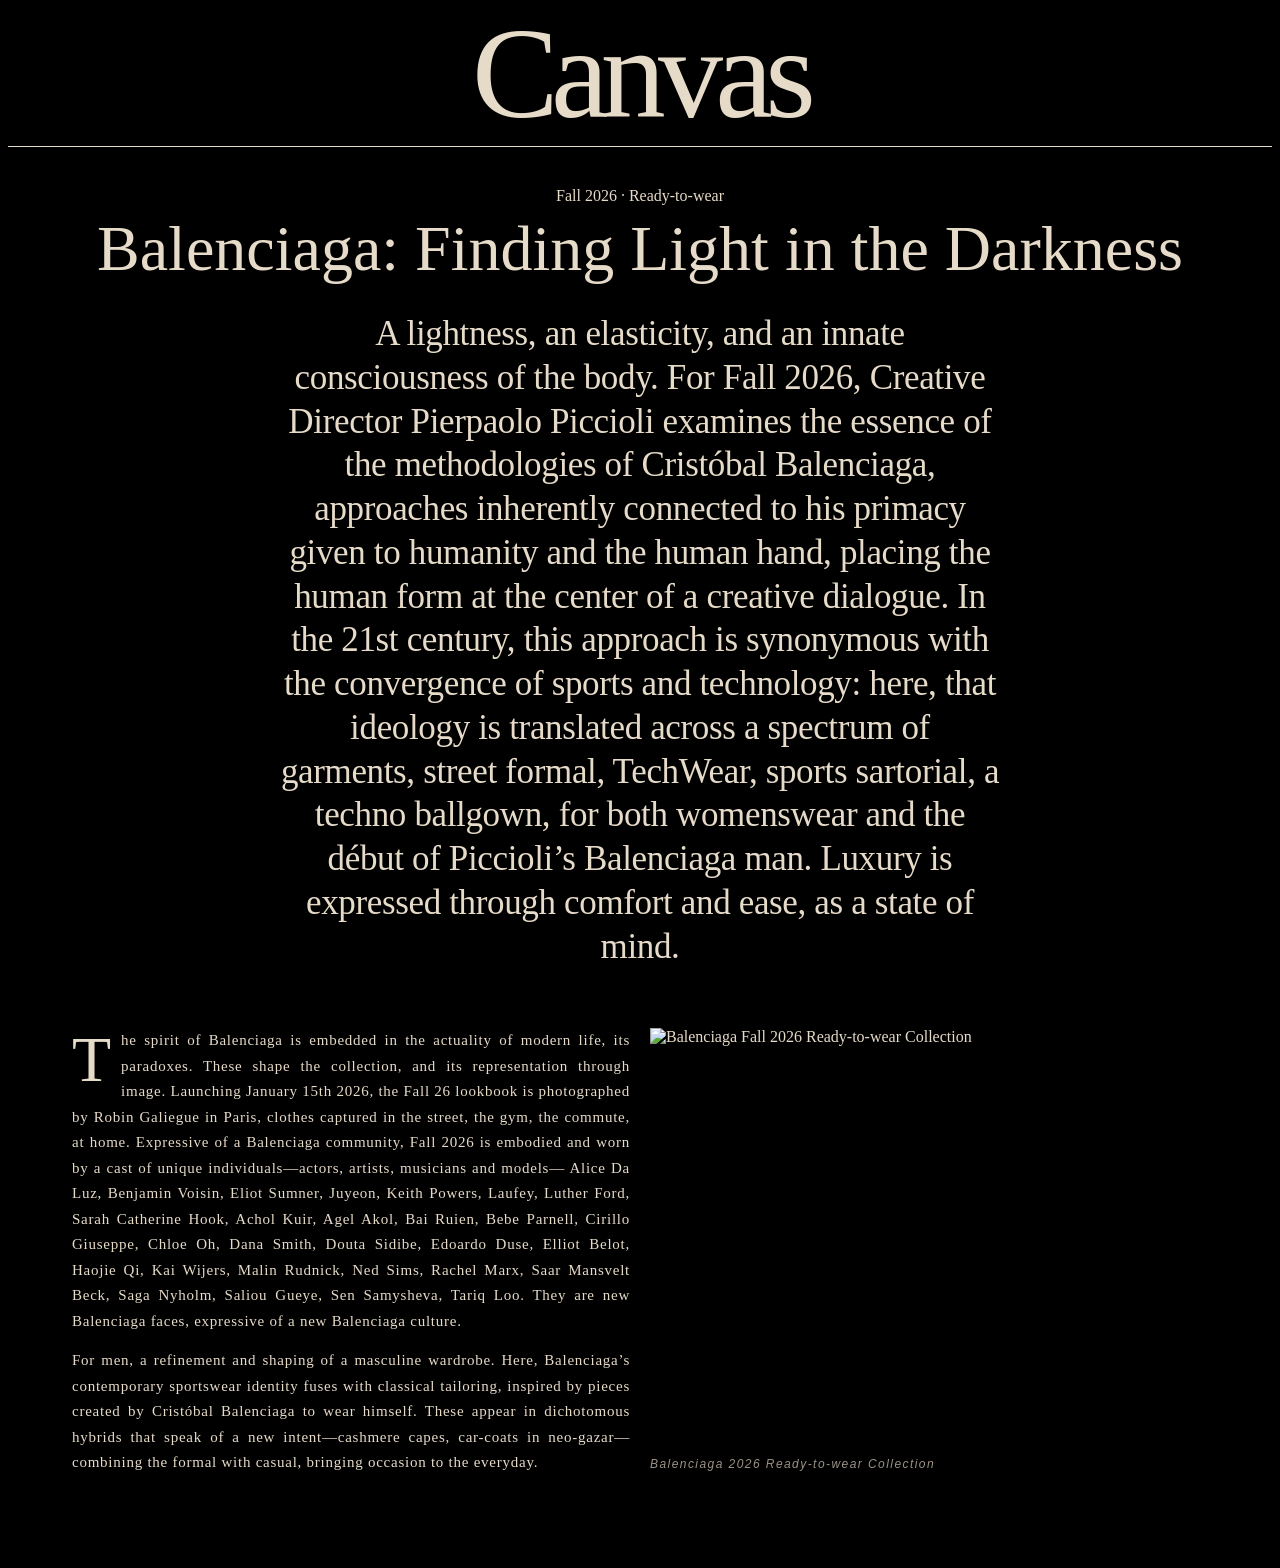
==== Balenciaga.html @ b44171b9 "Add files via upload" ====
<!DOCTYPE html>
<html lang="en">
<head>
    <meta charset="UTF-8">
    <meta name="viewport" content="width=device-width, initial-scale=1.0">
    <title>Balenciaga | Canvas</title>
    <link rel="stylesheet" href="style.css">
</head>
<body>
    <div class="Canvas-head">
        <h1><a href="index.html">Canvas</a></h1>
    </div>
    <hr>

    <p class=show label">Fall 2026 · Ready-to-wear</p>
    <h2 class="Fashion-title">Balenciaga: Finding Light in the Darkness</h2>

    <div class="Fashion-headline">
        <p>A lightness, an elasticity, and an innate consciousness of the body. For Fall 2026, Creative Director Pierpaolo Piccioli examines the essence of the methodologies of Cristóbal Balenciaga, approaches inherently connected to his primacy given to humanity and the human hand, placing the human form at the center of a creative dialogue. In the 21st century, this approach is synonymous with the convergence of sports and technology: here, that ideology is translated across a spectrum of garments, street formal, TechWear, sports sartorial, a techno ballgown, for both womenswear and the début of Piccioli’s Balenciaga man. Luxury is expressed through comfort and ease, as a state of mind.</p>
    </div>

    <div class="Fashion-layout">
        <div class="Fashion-article">
            <p>The spirit of Balenciaga is embedded in the actuality of modern life, its paradoxes. These shape the collection, and its representation through image. Launching January 15th 2026, the Fall 26 lookbook is photographed by Robin Galiegue in Paris, clothes captured in the street, the gym, the commute, at home. Expressive of a Balenciaga community, Fall 2026 is embodied and worn by a cast of unique individuals—actors, artists, musicians and models— Alice Da Luz, Benjamin Voisin, Eliot Sumner, Juyeon, Keith Powers, Laufey, Luther Ford, Sarah Catherine Hook, Achol Kuir, Agel Akol, Bai Ruien, Bebe Parnell, Cirillo Giuseppe, Chloe Oh, Dana Smith, Douta Sidibe, Edoardo Duse, Elliot Belot, Haojie Qi, Kai Wijers, Malin Rudnick, Ned Sims, Rachel Marx, Saar Mansvelt Beck, Saga Nyholm, Saliou Gueye, Sen Samysheva, Tariq Loo. They are new Balenciaga faces, expressive of a new Balenciaga culture.</p>
            <p>For men, a refinement and shaping of a masculine wardrobe. Here, Balenciaga’s contemporary sportswear identity fuses with classical tailoring, inspired by pieces created by Cristóbal Balenciaga to wear himself. These appear in dichotomous hybrids that speak of a new intent—cashmere capes, car-coats in neo-gazar—combining the formal with casual, bringing occasion to the everyday.</p>
        </div>

        <figure class="Fashion-page">
            <img src="./photo/Balenciaga Fall 2026 Ready-to-Wear Collection.jpg" alt="Balenciaga Fall 2026 Ready-to-wear Collection">
            <figcaption class="photo-tag">Balenciaga 2026 Ready-to-wear Collection</figcaption>
        </figure>
    </div>
</body>
</html>
---- style.css ----
:root {
  --ink: #e6dac8;
  --muted: #9a9285;
  --line: #2b2926;
  --panel: #1a1917;
  --serif: Georgia, "Times New Roman", serif;
  --sans: Verdana, Geneva, sans-serif;
}

* {
  box-sizing: border-box;
}

body {
  background: #000;
  color: var(--ink);
}

a {
  color: inherit;
  text-decoration: none;
}

h1 {
  font-family: var(--serif);
  text-align: center;
  font-size: 45px;
}

hr {
  border: 0;
  border-top: 1px solid var(--ink);
}

.Canvas-head {
  display: flex;
  align-items: center;
  justify-content: center;
  flex-wrap: wrap;
  gap: 40px;
  text-align: center;
}

.Canvas-head h1 {
  margin: 0;
  font-weight: 400;
  font-size: clamp(64px, 12vw, 130px);
  letter-spacing: -0.06em;
  line-height: 1;
}

.navbar {
  font-size: 35px;
}

.navbar a {
  padding: 0 20px;
  margin-top: 50px;
}

.start {
  position: relative;
  width: 100%;
  height: 90vh;
}

.start img {
  display: block;
  width: 100%;
  height: 100%;
  object-fit: cover;
}

.start h1 {
  position: absolute;
  z-index: 1;
  margin: 0;
  bottom: -70px;
  left: 30px;
  width: 50%;
  font-size: 55px;
  color: #e8e1d6;
  text-shadow: 5px 8px 12px rgba(0, 0, 0, 0.65);
}

.Canvas-item {
  display: grid;
  grid-template-columns: 1fr;
  gap: 10px;
  margin-top: 150px;
  justify-items: center;
}

.Canvas-item > div {
  position: relative;
}

.Canvas-item img {
  width: 350px;
  height: 200px;
  border-radius: 5px;
}

.Canvas-item .div1 img {
  width: 100%;
  max-width: 600px;
  height: auto;
  aspect-ratio: 600 / 450;
}

.back {
  position: absolute;
  inset: 0;
  display: flex;
  align-items: center;
  justify-content: center;
  background: rgba(0, 0, 0, 0.6);
  font-size: 25px;
  opacity: 0;
  transition: opacity 0.3s ease;
}

.Canvas-item > div:hover .back {
  opacity: 1;
}

.section {
  background: #000;
  font-family: var(--serif);
}

.section .content {
  max-width: 1280px;
  margin: 0 auto;
  padding: 0 32px;
}

.section h2 {
  font-weight: 400;
  line-height: 1.05;
  text-align: left;
}

.label {
  font-family: var(--sans);
  font-size: 12px;
  letter-spacing: 0.18em;
  text-transform: uppercase;
  color: var(--muted);
}

.section-head {
  display: flex;
  justify-content: space-between;
  align-items: baseline;
  border-bottom: 1px solid var(--ink);
  padding-bottom: 14px;
  margin-bottom: 44px;
}

.section-head h2 {
  font-size: clamp(36px, 5vw, 64px);
}

.art-section {
  display: grid;
  grid-template-columns: minmax(0, 5fr) minmax(0, 4fr) minmax(0, 3fr);
  gap: 32px;
  align-items: start;
  margin-bottom: 80px;
}

.art-section img {
  display: block;
  width: 100%;
  aspect-ratio: 3 / 4;
  object-fit: cover;
}

.art-section > div:nth-child(2) {
  margin-top: 60px;
}
.art-section > div:nth-child(3) {
  margin-top: 120px;
}

.art-section h3 {
  font-weight: 400;
  font-size: 18px;
  margin: 8px 0;
}

.art-section p {
  color: var(--muted);
}

.Photography {
  position: relative;
  max-width: 1200px;
  margin: 0 auto;
}

.Photography::after {
  content: "";
  position: absolute;
  width: 6px;
  top: 0;
  bottom: 0;
  left: 50%;
  margin-left: -3px;
  background: var(--ink);
}

.timeline {
  position: relative;
  width: 50%;
  padding: 10px 40px;
}

.timeline::after {
  content: "";
  position: absolute;
  top: 15px;
  z-index: 1;
  width: 25px;
  height: 25px;
  background: #000;
  border: 4px solid var(--ink);
  border-radius: 50%;
}

.one {
  left: 0;
}
.two {
  left: 50%;
}
.one::after {
  right: -17px;
}
.two::after {
  left: -16px;
}

.timeline-content {
  position: relative;
  padding: 20px 30px;
  background: var(--ink);
  color: #000;
  border-radius: 6px;
}

.timeline-content h2 {
  margin: 0 0 8px;
}
.timeline-content p {
  margin: 0;
}

.timeline-content::before {
  content: "";
  position: absolute;
  top: 18px;
  width: 0;
  height: 0;
  border-style: solid;
}

.one .timeline-content::before {
  right: -10px;
  border-width: 10px 0 10px 10px;
  border-color: transparent transparent transparent var(--ink);
}

.two .timeline-content::before {
  left: -10px;
  border-width: 10px 10px 10px 0;
  border-color: transparent var(--ink) transparent transparent;
}

.runway {
  background: #000;
  font-family: var(--serif);
}

.runway img {
  display: block;
  width: 100%;
  height: 100%;
  object-fit: cover;
  margin-top: 10px;
}

.runway h2,
.runway h3 {
  font-weight: 400;
  line-height: 1.05;
  text-align: left;
}

.runway .content {
  max-width: 1280px;
  margin: 0 auto;
  padding: 0 32px;
}

.runway .imgbox {
  overflow: hidden;
  background: var(--panel);
}

.runway .imgbox img {
  transition: transform 1s ease;
}
.runway .imgbox:hover img {
  transform: scale(1.04);
}

.runway-section {
  position: relative;
  height: 92vh;
  min-height: 520px;
}

.runway-section img {
  opacity: 0.7;
}

.runway-section .txt {
  position: absolute;
  left: 0;
  right: 0;
  bottom: 0;
  max-width: 1280px;
  margin: 0 auto;
  padding: 0 32px 56px;
}

.runway-section h2 {
  font-size: clamp(56px, 10vw, 150px);
  letter-spacing: -0.02em;
}

.runway-section p {
  max-width: 520px;
  margin-top: 16px;
  font-size: 19px;
}

.canvas-section {
  padding: 96px 0;
  border-bottom: 1px solid var(--line);
}

.runway .section-head h2 {
  font-size: clamp(36px, 5vw, 64px);
}

.weeks {
  display: grid;
  grid-template-columns: repeat(4, 1fr);
  border-top: 1px solid var(--ink);
}

.weeks a {
  padding: 28px 24px 40px;
  border-right: 1px solid var(--line);
  transition: background 0.4s;
}

.weeks a:first-child {
  padding-left: 0;
}
.weeks a:last-child {
  border-right: 0;
}
.weeks a:hover {
  background: var(--panel);
}
.weeks h3 {
  font-size: 40px;
  margin: 8px 0;
}
.weeks p {
  font-size: 15px;
  opacity: 0.8;
}

.spot {
  display: grid;
  grid-template-columns: 5fr 6fr;
  gap: 56px;
  align-items: center;
}

.spot .imgbox {
  aspect-ratio: 4 / 5;
}
.spot h3 {
  font-size: clamp(34px, 5vw, 64px);
  margin: 10px 0 18px;
}
.spot p {
  margin-bottom: 22px;
  opacity: 0.85;
}

.spot.rev {
  grid-template-columns: 6fr 5fr;
  margin-top: 96px;
}

.spot.rev .imgbox {
  order: 2;
}

.r-link {
  padding-bottom: 2px;
  border-bottom: 1px solid var(--ink);
  transition: opacity 0.3s;
}

.r-link:hover {
  opacity: 0.5;
}

.behind {
  display: grid;
  grid-template-columns: 7fr 5fr;
  gap: 32px;
  align-items: end;
}

.behind .big {
  aspect-ratio: 4 / 3;
}
.behind .small {
  aspect-ratio: 3 / 4;
  margin-bottom: 20px;
}
.behind h3 {
  font-size: 26px;
  margin: 6px 0;
}

.r-caption {
  margin-top: 8px;
  font-size: 13px;
  font-style: italic;
  opacity: 0.6;
}

.closing {
  display: grid;
  grid-template-columns: 1fr 1fr;
  gap: 56px;
  align-items: center;
  max-width: 1280px;
  margin: 0 auto;
  padding: 96px 32px;
}

.closing h2 {
  font-size: clamp(34px, 5vw, 64px);
}
.closing .imgbox {
  aspect-ratio: 4 / 5;
  max-width: 420px;
}

.show {
  margin: 40px 0 10px;
  text-align: center;
}

.Fashion-title {
  margin: 0;
  text-align: center;
  font-family: var(--serif);
  font-weight: 400;
  font-size: clamp(36px, 5vw, 64px);
  line-height: 1.05;
}

.Fashion-headline {
  max-width: 760px;
  margin: 30px auto 60px;
  padding: 0 20px;
  text-align: center;
}

.Fashion-headline p {
  margin: 0;
  font-family: var(--serif);
  font-size: clamp(24px, 3.4vw, 35px);
  line-height: 1.25;
  letter-spacing: -0.01em;
}

.Fashion-layout {
  display: grid;
  grid-template-columns: 1fr 1fr;
  gap: 24px 20px;
  align-items: start;
  max-width: 1200px;
  margin: 0 auto;
  padding: 0 32px 70px;
}

.Fashion-article {
  grid-column: 1;
}

.Fashion-page {
  grid-column: 2;
  grid-row: 1;
  margin: 0;
}

.Fashion-article p {
  margin: 0 0 14px;
  font-size: 15px;
  font-weight: 300;
  line-height: 1.7;
  letter-spacing: 0.05em;
  text-align: justify;
}

.Fashion-article p:first-child::first-letter {
  float: left;
  padding: 6px 10px 0 0;
  font-family: var(--serif);
  font-size: 64px;
  line-height: 0.8;
  letter-spacing: 0;
}

.Fashion-page img {
  display: block;
  width: 100%;
  aspect-ratio: 4 / 3;
  object-fit: cover;
  object-position: 30%;
}

.photo-tag {
  margin-top: 10px;
  font-family: var(--sans);
  font-size: 12px;
  font-style: italic;
  letter-spacing: 0.12em;
  color: var(--muted);
}

@media (min-width: 600px) {
  .Canvas-item {
    grid-template-columns: repeat(2, 1fr);
  }
  .div1 {
    grid-column: 1 / -1;
  }
}

@media (min-width: 992px) {
  .Canvas-item {
    grid-template-columns: repeat(3, 1fr);
    grid-template-rows: repeat(2, 1fr);
  }
  .div1 {
    grid-column: 2;
    grid-row: 1 / span 2;
  }
  .div2 {
    grid-column: 1;
    grid-row: 1;
  }
  .div3 {
    grid-column: 1;
    grid-row: 2;
  }
  .div4 {
    grid-column: 3;
    grid-row: 1;
  }
  .div5 {
    grid-column: 3;
    grid-row: 2;
  }
}

@media (max-width: 992px) {
  .weeks {
    grid-template-columns: 1fr 1fr;
  }
  .spot,
  .spot.rev,
  .behind,
  .closing {
    grid-template-columns: 1fr;
  }
  .spot.rev .imgbox {
    order: 0;
  }
}

@media (max-width: 760px) {
  .Fashion-layout {
    grid-template-columns: 1fr;
    padding: 0 20px 70px;
  }
  .Fashion-article,
  .Fashion-page {
    grid-column: 1;
  }
  .Fashion-page {
    grid-row: 1;
  }
  .Fashion-article p {
    letter-spacing: 0.04em;
  }
}

@media (max-width: 640px) {
  .runway .content {
    padding: 0 20px;
  }
  .canvas-section {
    padding: 56px 0;
  }
  .weeks {
    grid-template-columns: 1fr;
  }
  .weeks a {
    padding: 20px 0;
    border-right: 0;
    border-bottom: 1px solid var(--line);
  }
  .art-section {
    grid-template-columns: 1fr;
  }
  .art-section > div:nth-child(n) {
    margin-top: 0;
  }
}

@media (max-width: 600px) {
  .Photography::after {
    left: 31px;
  }

  .timeline {
    width: 100%;
    padding-left: 70px;
    padding-right: 15px;
  }

  .one,
  .two {
    left: 0;
  }

  .one::after,
  .two::after {
    left: 18px;
    right: auto;
  }

  .one .timeline-content::before,
  .two .timeline-content::before {
    left: -10px;
    right: auto;
    border-width: 10px 10px 10px 0;
    border-color: transparent var(--ink) transparent transparent;
  }
}
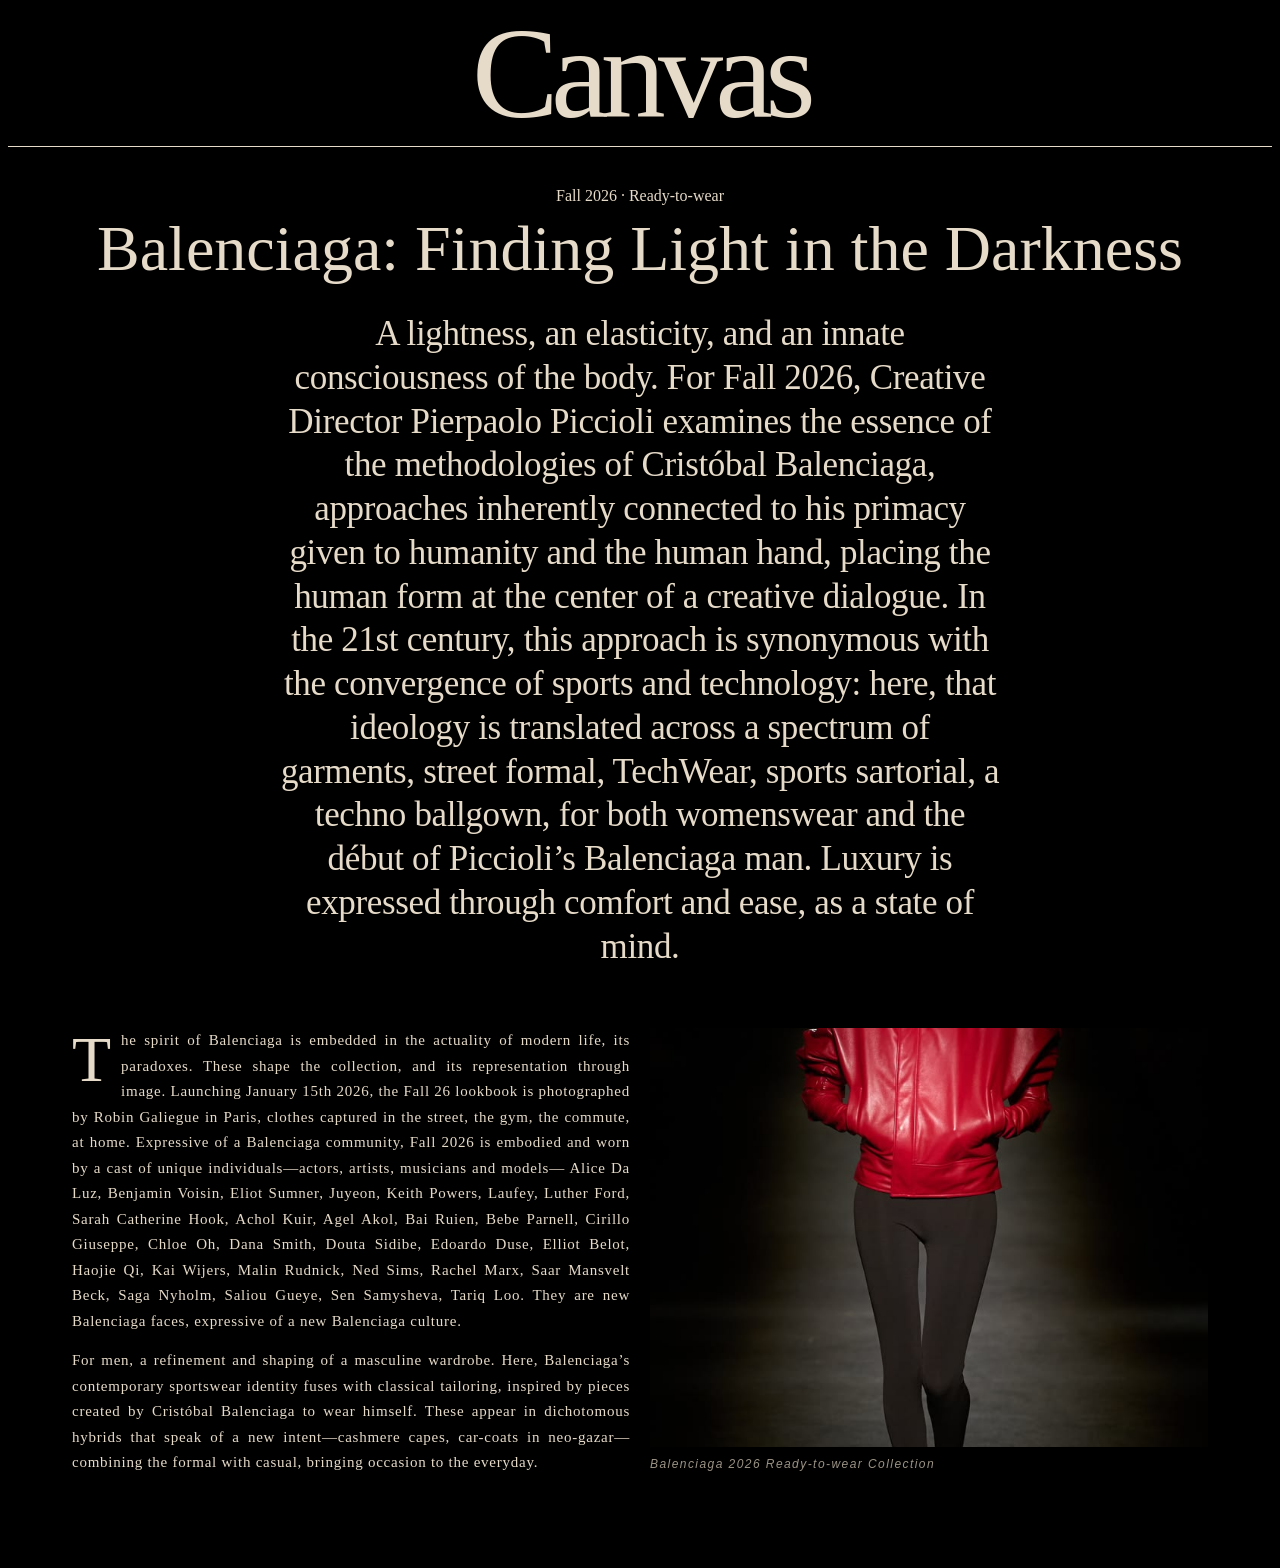
==== commit 51ac8a6e: "Update Balenciaga.html" ====
--- a/Balenciaga.html
+++ b/Balenciaga.html
@@ -26,9 +26,9 @@
         </div>
 
         <figure class="Fashion-page">
-            <img src="./photo/Balenciaga Fall 2026 Ready-to-Wear Collection.jpg" alt="Balenciaga Fall 2026 Ready-to-wear Collection">
+            <img src="Balenciaga Fall 2026 Ready-to-Wear Collection.jpg" alt="Balenciaga Fall 2026 Ready-to-wear Collection">
             <figcaption class="photo-tag">Balenciaga 2026 Ready-to-wear Collection</figcaption>
         </figure>
     </div>
 </body>
-</html>+</html>
